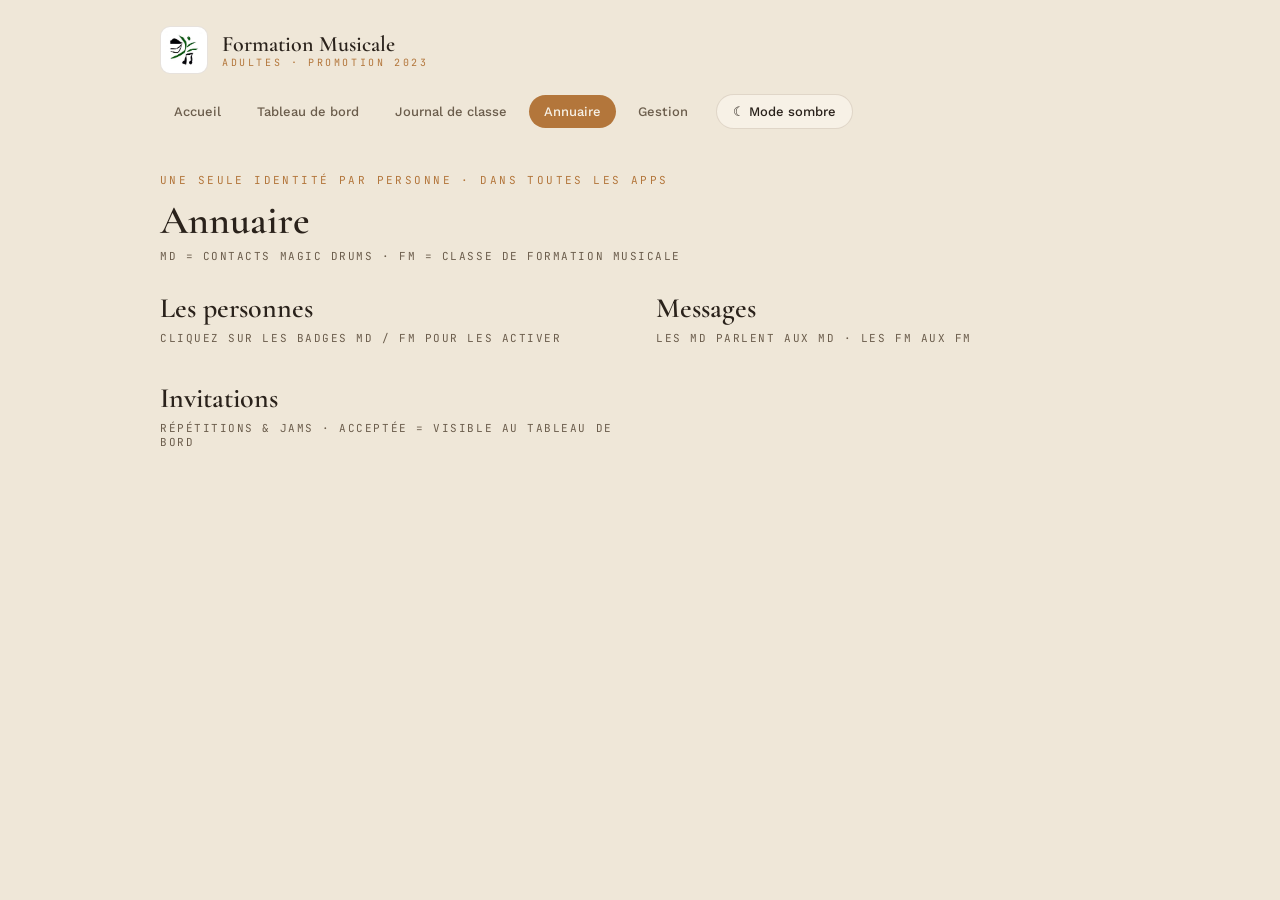
==== annuaire.html @ 28e8e5b1 "Phase 3 (1/2) — annuaire unifié MD/FM, invitations, gestion : pages + schéma Annuaire unifié (attrib" ====
<!DOCTYPE html>
<html lang="fr">
<head>
<meta charset="utf-8">
<meta name="viewport" content="width=device-width, initial-scale=1">
<title>Annuaire — Formation Musicale</title>
<link rel="preconnect" href="https://fonts.googleapis.com">
<link rel="preconnect" href="https://fonts.gstatic.com" crossorigin>
<link href="https://fonts.googleapis.com/css2?family=Cormorant+Garamond:ital,wght@0,400;0,500;0,600;0,700;1,400;1,500&family=Work+Sans:wght@300;400;500;600&family=JetBrains+Mono:wght@400;500&display=swap" rel="stylesheet">
<style>
  * { box-sizing: border-box; }
  body { margin: 0; }
  a { color: inherit; }
  input::placeholder { color: var(--sub, #6b5d4c); opacity: .6; }
</style>
</head>
<body>

<div id="root" style="min-height:100vh; background:var(--bg,#efe7d8); font-family:'Work Sans',sans-serif; transition:background-color .5s ease; padding-bottom:80px;">

<!-- TOP BAR -->
<div style="max-width:1040px; margin:0 auto; padding:26px 40px; display:flex; align-items:center; justify-content:space-between; gap:20px; flex-wrap:wrap;">
  <div style="display:flex; align-items:center; gap:14px;">
    <div style="width:48px; height:48px; border-radius:10px; background:#ffffff; display:flex; align-items:center; justify-content:center; overflow:hidden; border:1px solid var(--line,rgba(107,74,46,.16));"><img src="assets/logo-academie.png" alt="Logo de l'académie" style="width:100%; height:100%; object-fit:contain; padding:3px;"></div>
    <div style="line-height:1.15;">
      <div style="font-family:'Cormorant Garamond',serif; font-size:22px; font-weight:600; color:var(--ink,#2a221b); transition:color .5s ease;">Formation Musicale</div>
      <div style="font-family:'JetBrains Mono',monospace; font-size:10px; letter-spacing:.26em; color:var(--acc,#b3763b); transition:color .5s ease;">ADULTES · PROMOTION 2023</div>
    </div>
  </div>
  <div style="display:flex; align-items:center; gap:8px; flex-wrap:wrap;">
    <a href="index.html" style="text-decoration:none; font-family:'Work Sans',sans-serif; font-weight:500; font-size:13px; color:var(--sub,#6b5d4c); padding:9px 14px; border-radius:999px; transition:color .5s ease;">Accueil</a>
    <a href="tableau-de-bord.html" style="text-decoration:none; font-family:'Work Sans',sans-serif; font-weight:500; font-size:13px; color:var(--sub,#6b5d4c); padding:9px 14px; border-radius:999px; transition:color .5s ease;">Tableau de bord</a>
    <a href="journal-de-classe.html" style="text-decoration:none; font-family:'Work Sans',sans-serif; font-weight:500; font-size:13px; color:var(--sub,#6b5d4c); padding:9px 14px; border-radius:999px; transition:color .5s ease;">Journal de classe</a>
    <div style="font-family:'Work Sans',sans-serif; font-weight:500; font-size:13px; color:var(--accInk,#f7f1e6); background:var(--acc,#b3763b); padding:9px 15px; border-radius:999px; transition:background-color .5s ease,color .5s ease;">Annuaire</div>
    <a href="gestion.html" style="text-decoration:none; font-family:'Work Sans',sans-serif; font-weight:500; font-size:13px; color:var(--sub,#6b5d4c); padding:9px 14px; border-radius:999px; transition:color .5s ease;">Gestion</a>
    <button id="themeToggle" onclick="toggleTheme()" style="display:flex; align-items:center; gap:8px; font-family:'Work Sans',sans-serif; font-weight:500; font-size:13px; color:var(--ink,#2a221b); background:var(--panel,#f7f1e6); border:1px solid var(--line,rgba(107,74,46,.16)); border-radius:999px; padding:9px 16px; cursor:pointer; margin-left:6px; transition:background-color .5s ease,color .5s ease,border-color .5s ease;">☾ Mode sombre</button>
  </div>
</div>

<!-- TITRE -->
<div style="max-width:1040px; margin:18px auto 0; padding:0 40px;">
  <div style="font-family:'JetBrains Mono',monospace; font-size:11px; letter-spacing:.22em; color:var(--acc,#b3763b); text-transform:uppercase; transition:color .5s ease;">Une seule identité par personne · dans toutes les apps</div>
  <h1 style="font-family:'Cormorant Garamond',serif; font-weight:600; font-size:40px; line-height:1.05; color:var(--ink,#2a221b); margin:12px 0 8px; transition:color .5s ease;">Annuaire</h1>
  <div style="font-family:'JetBrains Mono',monospace; font-size:11px; letter-spacing:.14em; color:var(--sub,#6b5d4c); text-transform:uppercase;">MD = contacts Magic Drums · FM = classe de Formation Musicale</div>
</div>

<!-- GRILLE : PERSONNES + (INVITATIONS / MESSAGES) -->
<div style="max-width:1040px; margin:28px auto 0; padding:0 40px; display:grid; grid-template-columns:1fr 1fr; gap:32px; align-items:start;">

  <div>
    <h2 style="font-family:'Cormorant Garamond',serif; font-weight:600; font-size:28px; color:var(--ink,#2a221b); margin:0 0 6px; transition:color .5s ease;">Les personnes</h2>
    <p style="font-family:'JetBrains Mono',monospace; font-size:11px; letter-spacing:.14em; color:var(--sub,#6b5d4c); margin:0 0 18px;">CLIQUEZ SUR LES BADGES MD / FM POUR LES ACTIVER</p>
    <div id="persZone"></div>

    <h2 style="font-family:'Cormorant Garamond',serif; font-weight:600; font-size:28px; color:var(--ink,#2a221b); margin:36px 0 6px; transition:color .5s ease;">Invitations</h2>
    <p style="font-family:'JetBrains Mono',monospace; font-size:11px; letter-spacing:.14em; color:var(--sub,#6b5d4c); margin:0 0 18px;">RÉPÉTITIONS &amp; JAMS · ACCEPTÉE = VISIBLE AU TABLEAU DE BORD</p>
    <div id="invZone"></div>
  </div>

  <div>
    <h2 style="font-family:'Cormorant Garamond',serif; font-weight:600; font-size:28px; color:var(--ink,#2a221b); margin:0 0 6px; transition:color .5s ease;">Messages</h2>
    <p style="font-family:'JetBrains Mono',monospace; font-size:11px; letter-spacing:.14em; color:var(--sub,#6b5d4c); margin:0 0 18px;">LES MD PARLENT AUX MD · LES FM AUX FM</p>
    <div id="msgZone"></div>
  </div>

</div>

</div>

<script src="fm/theme.js"></script>
<script src="fm/fm-config.js"></script>
<script src="fm/fm-sync.js"></script>
<script src="fm/annuaire.js"></script>
</body>
</html>
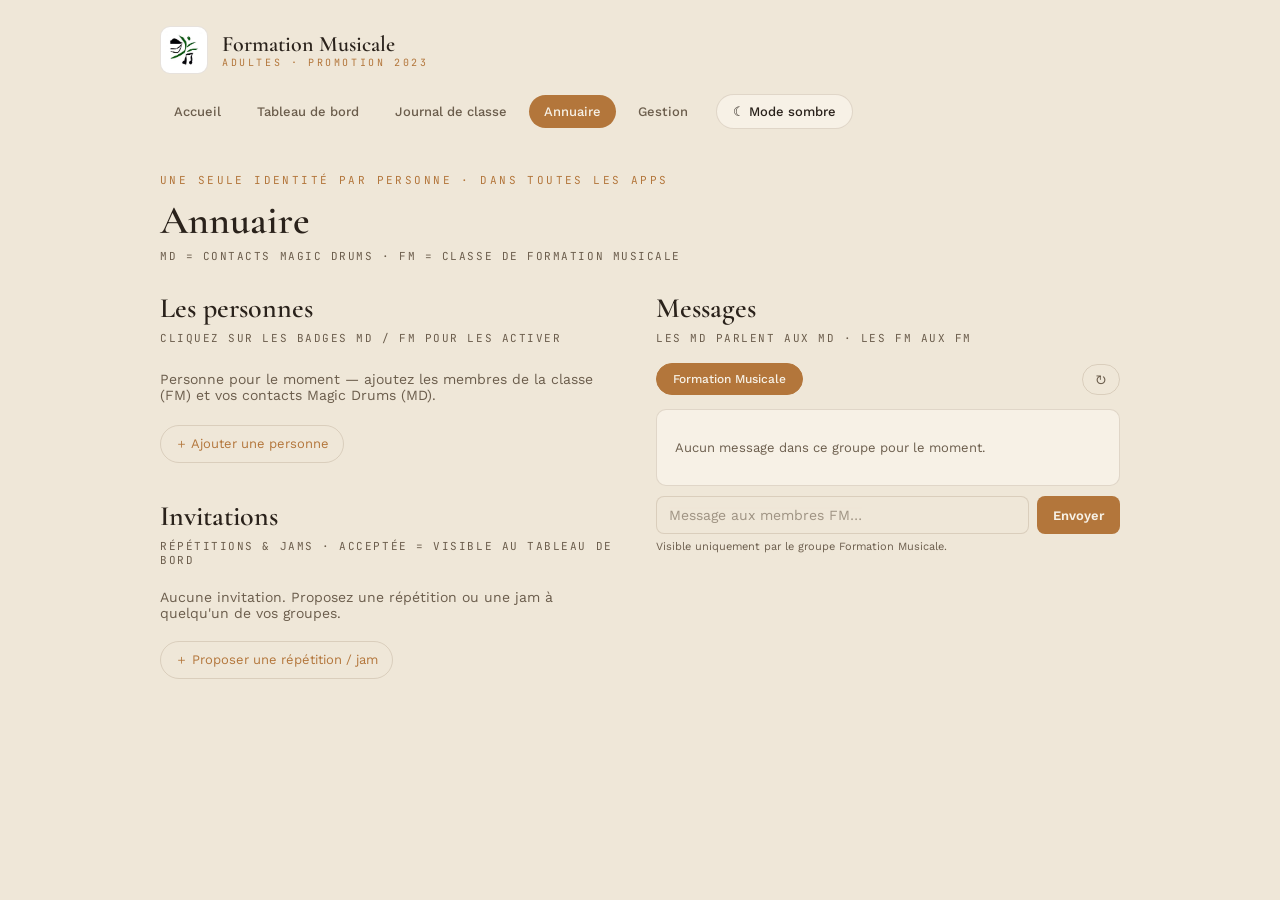
==== commit dda3e93c: "Responsive mobile (1/2) : classes structurelles + lien responsive.css" ====
--- a/annuaire.html
+++ b/annuaire.html
@@ -7,6 +7,7 @@
 <link rel="preconnect" href="https://fonts.googleapis.com">
 <link rel="preconnect" href="https://fonts.gstatic.com" crossorigin>
 <link href="https://fonts.googleapis.com/css2?family=Cormorant+Garamond:ital,wght@0,400;0,500;0,600;0,700;1,400;1,500&family=Work+Sans:wght@300;400;500;600&family=JetBrains+Mono:wght@400;500&display=swap" rel="stylesheet">
+<link rel="stylesheet" href="fm/responsive.css">
 <style>
   * { box-sizing: border-box; }
   body { margin: 0; }
@@ -19,7 +20,7 @@
 <div id="root" style="min-height:100vh; background:var(--bg,#efe7d8); font-family:'Work Sans',sans-serif; transition:background-color .5s ease; padding-bottom:80px;">
 
 <!-- TOP BAR -->
-<div style="max-width:1040px; margin:0 auto; padding:26px 40px; display:flex; align-items:center; justify-content:space-between; gap:20px; flex-wrap:wrap;">
+<div class="fm-wrap fm-topbar" style="max-width:1040px; margin:0 auto; padding:26px 40px; display:flex; align-items:center; justify-content:space-between; gap:20px; flex-wrap:wrap;">
   <div style="display:flex; align-items:center; gap:14px;">
     <div style="width:48px; height:48px; border-radius:10px; background:#ffffff; display:flex; align-items:center; justify-content:center; overflow:hidden; border:1px solid var(--line,rgba(107,74,46,.16));"><img src="assets/logo-academie.png" alt="Logo de l'académie" style="width:100%; height:100%; object-fit:contain; padding:3px;"></div>
     <div style="line-height:1.15;">
@@ -27,7 +28,7 @@
       <div style="font-family:'JetBrains Mono',monospace; font-size:10px; letter-spacing:.26em; color:var(--acc,#b3763b); transition:color .5s ease;">ADULTES · PROMOTION 2023</div>
     </div>
   </div>
-  <div style="display:flex; align-items:center; gap:8px; flex-wrap:wrap;">
+  <div class="fm-nav" style="display:flex; align-items:center; gap:8px; flex-wrap:wrap;">
     <a href="index.html" style="text-decoration:none; font-family:'Work Sans',sans-serif; font-weight:500; font-size:13px; color:var(--sub,#6b5d4c); padding:9px 14px; border-radius:999px; transition:color .5s ease;">Accueil</a>
     <a href="tableau-de-bord.html" style="text-decoration:none; font-family:'Work Sans',sans-serif; font-weight:500; font-size:13px; color:var(--sub,#6b5d4c); padding:9px 14px; border-radius:999px; transition:color .5s ease;">Tableau de bord</a>
     <a href="journal-de-classe.html" style="text-decoration:none; font-family:'Work Sans',sans-serif; font-weight:500; font-size:13px; color:var(--sub,#6b5d4c); padding:9px 14px; border-radius:999px; transition:color .5s ease;">Journal de classe</a>
@@ -38,14 +39,14 @@
 </div>
 
 <!-- TITRE -->
-<div style="max-width:1040px; margin:18px auto 0; padding:0 40px;">
+<div class="fm-wrap" style="max-width:1040px; margin:18px auto 0; padding:0 40px;">
   <div style="font-family:'JetBrains Mono',monospace; font-size:11px; letter-spacing:.22em; color:var(--acc,#b3763b); text-transform:uppercase; transition:color .5s ease;">Une seule identité par personne · dans toutes les apps</div>
   <h1 style="font-family:'Cormorant Garamond',serif; font-weight:600; font-size:40px; line-height:1.05; color:var(--ink,#2a221b); margin:12px 0 8px; transition:color .5s ease;">Annuaire</h1>
   <div style="font-family:'JetBrains Mono',monospace; font-size:11px; letter-spacing:.14em; color:var(--sub,#6b5d4c); text-transform:uppercase;">MD = contacts Magic Drums · FM = classe de Formation Musicale</div>
 </div>
 
 <!-- GRILLE : PERSONNES + (INVITATIONS / MESSAGES) -->
-<div style="max-width:1040px; margin:28px auto 0; padding:0 40px; display:grid; grid-template-columns:1fr 1fr; gap:32px; align-items:start;">
+<div class="fm-wrap fm-grid2" style="max-width:1040px; margin:28px auto 0; padding:0 40px; display:grid; grid-template-columns:1fr 1fr; gap:32px; align-items:start;">
 
   <div>
     <h2 style="font-family:'Cormorant Garamond',serif; font-weight:600; font-size:28px; color:var(--ink,#2a221b); margin:0 0 6px; transition:color .5s ease;">Les personnes</h2>
--- a/fm/responsive.css
+++ b/fm/responsive.css
@@ -0,0 +1,34 @@
+/* =============================================================
+   PORTAIL FM — Adaptations mobiles (media queries)
+   Le rendu bureau reste strictement inchangé : ces règles ne
+   s'appliquent que sous 760 px de large. Les pages posent des
+   classes structurelles (fm-wrap, fm-topbar, fm-nav, fm-grid2,
+   fm-grid3) ; le !important sert à surclasser les styles inline.
+   ============================================================= */
+
+@media (max-width: 760px) {
+  /* Marges latérales réduites */
+  .fm-wrap { padding-left: 18px !important; padding-right: 18px !important; }
+
+  /* Barre du haut : logo + nav passent en deux lignes */
+  .fm-topbar { flex-wrap: wrap !important; row-gap: 12px !important; }
+
+  /* Pilules de navigation : retour à la ligne */
+  .fm-nav { flex-wrap: wrap !important; row-gap: 8px !important; }
+  .fm-nav a, .fm-nav > div { padding: 8px 12px !important; }
+
+  /* Toutes les grilles passent en une colonne */
+  .fm-grid2, .fm-grid3 { grid-template-columns: 1fr !important; gap: 16px !important; }
+
+  /* Titres plus compacts */
+  h1 { font-size: 32px !important; }
+  h2 { font-size: 24px !important; }
+
+  /* Champs de formulaire : ne pas déborder */
+  .fm-wrap input, .fm-wrap select { min-width: 0 !important; }
+}
+
+@media (max-width: 420px) {
+  h1 { font-size: 27px !important; }
+  .fm-wrap { padding-left: 14px !important; padding-right: 14px !important; }
+}
